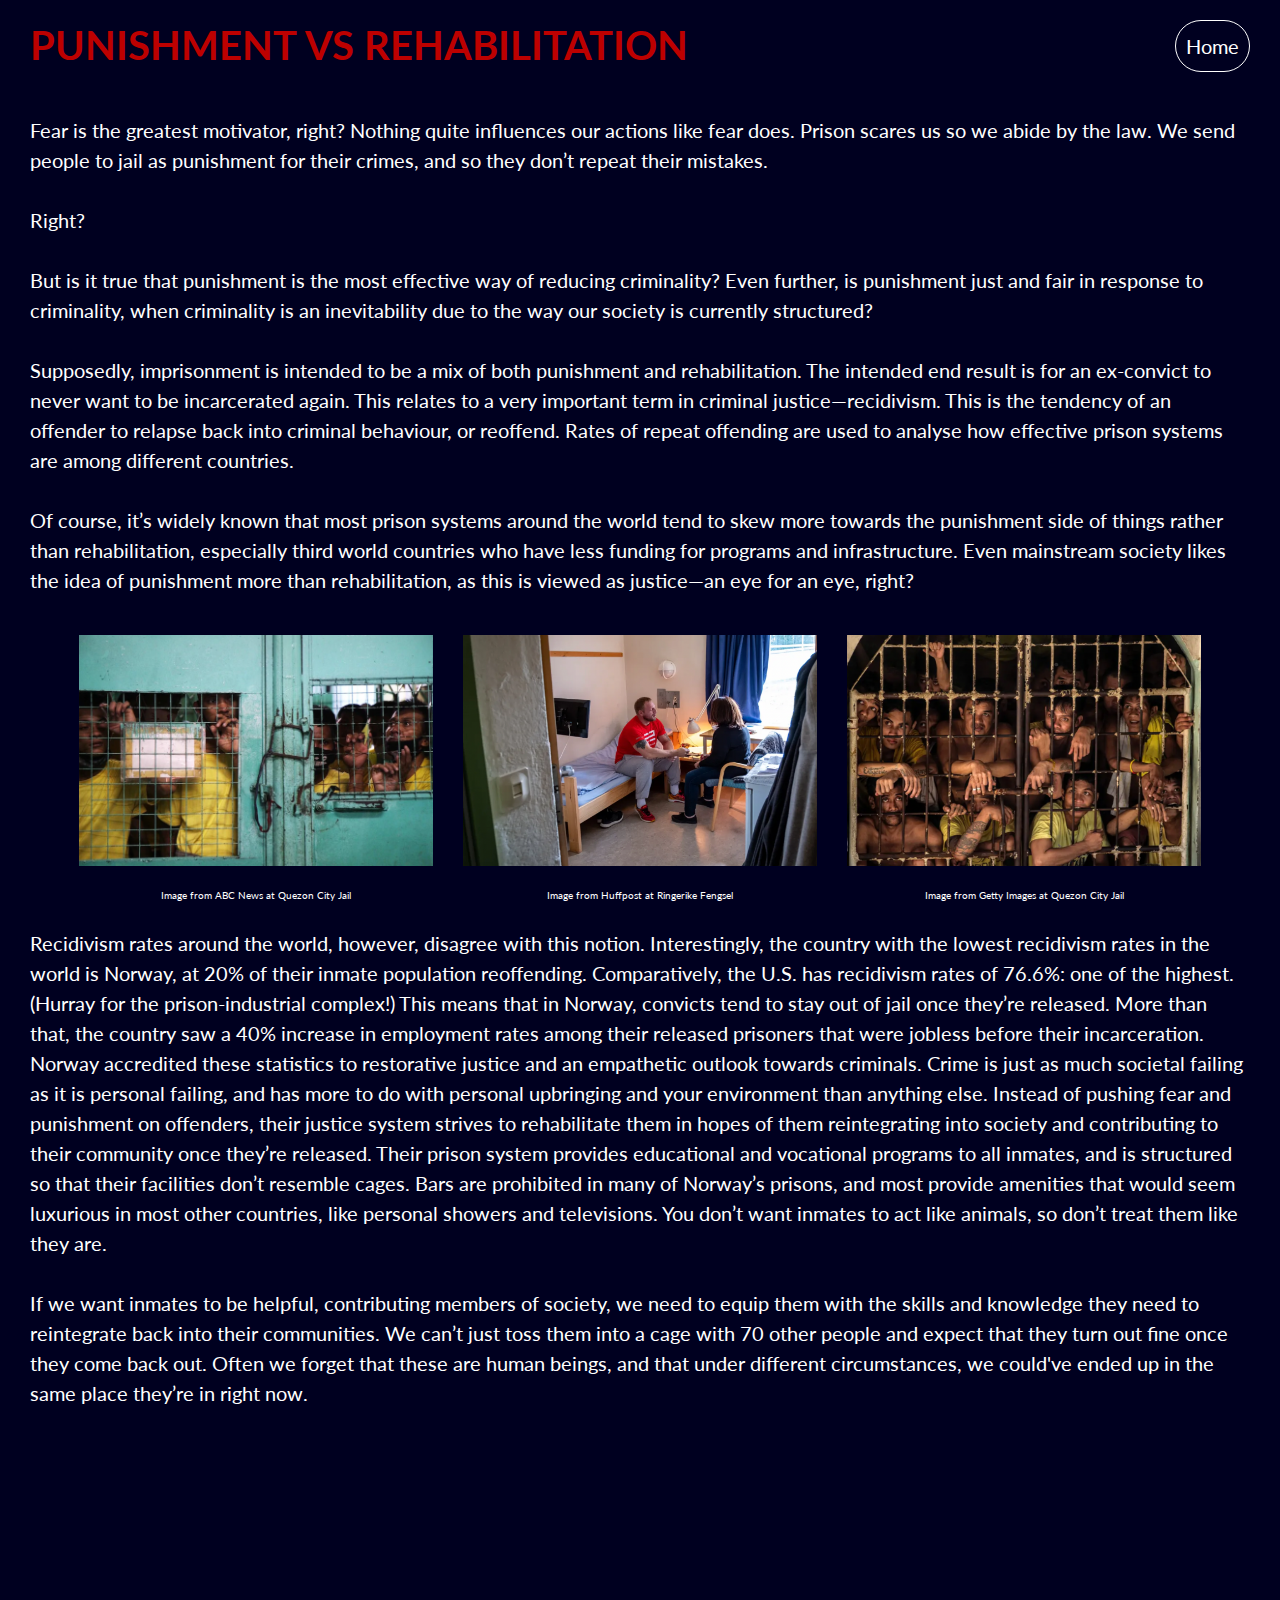
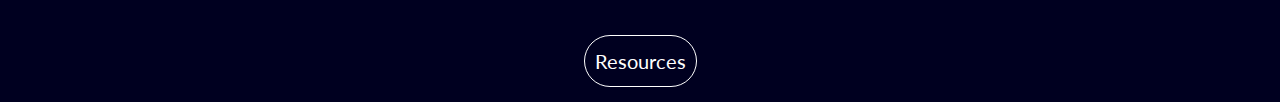
==== htdocs/content.html @ 25566c72 "Add files via upload" ====
<!DOCTYPE html>
<html>
    <head>
        <meta charset="UTF-8">
		<meta name="author" content="Maddy Tiu">
		<meta name="keywords" content="Project Prototype">
		<meta name="revised" content="14-11-2021">

        <title>AN EYE FOR AN EYE</title>

        <link rel="stylesheet" href="../css/styles.css">
    </head>

    <body id="page2">
        <header>
            <a href="../index.html" class="navi_page">Home</a>
            <h1 class="title">PUNISHMENT VS REHABILITATION</h1>
        </header>

        <section class="text">
            Fear is the greatest motivator, right? Nothing quite influences our actions like fear does. Prison scares us so we abide by the law. We send people to jail as punishment for their crimes, and so they don’t repeat their mistakes.
            <br><br>
            Right?
            <br><br>
            But is it true that punishment is the most effective way of reducing criminality? Even further, is punishment just and fair in response to criminality, when criminality is an inevitability due to the way our society is currently structured?
            <br><br>
            Supposedly, imprisonment is intended to be a mix of both punishment and rehabilitation. The intended end result is for an ex-convict to never want to be incarcerated again. This relates to a very important term in criminal justice—recidivism. This is the tendency of an offender to relapse back into criminal behaviour, or reoffend. Rates of repeat offending are used to analyse how effective prison systems are among different countries.
            <br><br> 
            Of course, it’s widely known that most prison systems around the world tend to skew more towards the punishment side of things rather than rehabilitation, especially third world countries who have less funding for programs and infrastructure. Even mainstream society likes the idea of punishment more than rehabilitation, as this is viewed as justice—an eye for an eye, right?
        </section>

        <section class="container">
            <figure>
                <img class="content_pic" src="../images/Screen Shot 2021-11-17 at 11.17.07 PM.png" alt="Philippine prison system">
                <figcaption>Image from ABC News at Quezon City Jail</figcaption>
            </figure>
            <figure>
                <img class="content_pic" src="../images/Screen Shot 2021-11-17 at 11.51.13 PM.png" alt="Norwegian prison system">
                <figcaption>Image from Huffpost at Ringerike Fengsel</figcaption>
            </figure>
            <figure>
                <img class="content_pic" src="../images/Screen Shot 2021-11-17 at 11.22.28 PM.png" alt="Philippine prison system">
                <figcaption>Image from Getty Images at Quezon City Jail</figcaption>
            </figure>
        </section>

        <section class="text">
            Recidivism rates around the world, however, disagree with this notion. Interestingly, the country with the lowest recidivism rates in the world is Norway, at 20% of their inmate population reoffending. Comparatively, the U.S. has recidivism rates of 76.6%: one of the highest. (Hurray for the prison-industrial complex!) This means that in Norway, convicts tend to stay out of jail once they’re released. More than that, the country saw a 40% increase in employment rates among their released prisoners that were jobless before their incarceration. Norway accredited these statistics to restorative justice and an empathetic outlook towards criminals. Crime is just as much societal failing as it is personal failing, and has more to do with personal upbringing and your environment than anything else. Instead of pushing fear and punishment on offenders, their justice system strives to rehabilitate them in hopes of them reintegrating into society and contributing to their community once they’re released. Their prison system provides educational and vocational programs to all inmates, and is structured so that their facilities don’t resemble cages. Bars are prohibited in many of Norway’s prisons, and most provide amenities that would seem luxurious in most other countries, like personal showers and televisions. You don’t want inmates to act like animals, so don’t treat them like they are.
            <br><br>
            If we want inmates to be helpful, contributing members of society, we need to equip them with the skills and knowledge they need to reintegrate back into their communities. We can’t just toss them into a cage with 70 other people and expect that they turn out fine once they come back out. Often we forget that these are human beings, and that under different circumstances, we could've ended up in the same place they’re in right now.
        </section>

        <section class="container">
        <article class="vid">
            <iframe src="https://www.youtube.com/embed/5v13wrVEQ2M?autoplay=1&mute=1" frameborder="0" title="YouTube embedded video" allow="fullscreen"></iframe>
        </article>
        <article class="vid">
            <iframe src="https://www.youtube.com/embed/alg8FdXFbaM?autoplay=1&mute=1" frameborder="0" title="YouTube embedded video" allow="fullscreen"></iframe>
        </article>
        <article class="vid">
            <iframe src="https://www.youtube.com/embed/rvhOm8THysM?autoplay=1&mute=1" frameborder="0" title="YouTube embedded video" allow="fullscreen"></iframe>
        </article>
        </section>

         <footer class="sources">
            <a href="./resources.html" class="navi_home">Resources</a>
        </footer>
    </body>
</html>
---- css/styles.css ----
@import url('https://fonts.googleapis.com/css2?family=Lato&family=Roboto:ital,wght@0,100;1,100&display=swap');

* {
    margin: 0;
    padding: 0;
    text-decoration: none;
    box-sizing: border-box;
    font-family: 'Lato', sans-serif;
}

body {
    font-size: 20px;
    line-height: 1.5;
    color: white;
}

#page2 {
    background-color: rgb(0, 0, 32);
    margin-left: 30px;
    margin-right: 30px;
}

#page3 {
    background-color: rgb(0, 0, 32);
    margin-left: 30px;
    margin-right: 30px;
}

#home {
    display: flex;
    padding: 0px 15px;
    background-image: url('../images/homepage.jpg');
    height: 100vh;
    background-position: center;
    background-size: cover;
    text-align: center;
    flex-direction: column;
    justify-content: center;
    align-items: center;
}

#home h1 {
    font-size: 55px;
}

.navi_home {
    color: white;
    text-decoration: none;
    padding: 10px 10px;
    border: solid white 1px;
    border-radius: 30px;
    margin-top: 15px;
    margin-bottom: 15px;
}

a:hover {
    color: black;
    background-color: white;
}

.sources {
    background-color: rgb(0, 0, 32);
    color: white;
    display: flex;
    align-items: center;
    justify-content: center;
}

.navi_page {
    color: white;
    padding: 10px 10px;
    border: solid white 1px;
    border-radius: 30px;
    margin-top: 20px;
    float: right;
    margin-left: 10px;
}

.title {
    display: block;
    float: left;
    margin-top: 15px;
    margin-bottom: 15px;
    color: rgb(189, 0, 0);
}

.text {
    margin: 25px 0px;
    display: inline-block;
}

.container {
    display: flex;
    align-items: center;
    justify-content: center;
    float: none;
}

.content_pic {
    height: 29vh;
    width: 30vw;
    padding: 15px;
    object-fit: cover;
}

.endnote {
    font-size: 20px;
    color: rgb(189, 0, 0);
    text-align: center;
    margin: 30px 0px 50px 0px;
}

.vid {
    height: 100%;
    width: 100%;
    padding: 15px 60px;
}

figcaption {
    font-size: 10px;
    text-align: center;
}
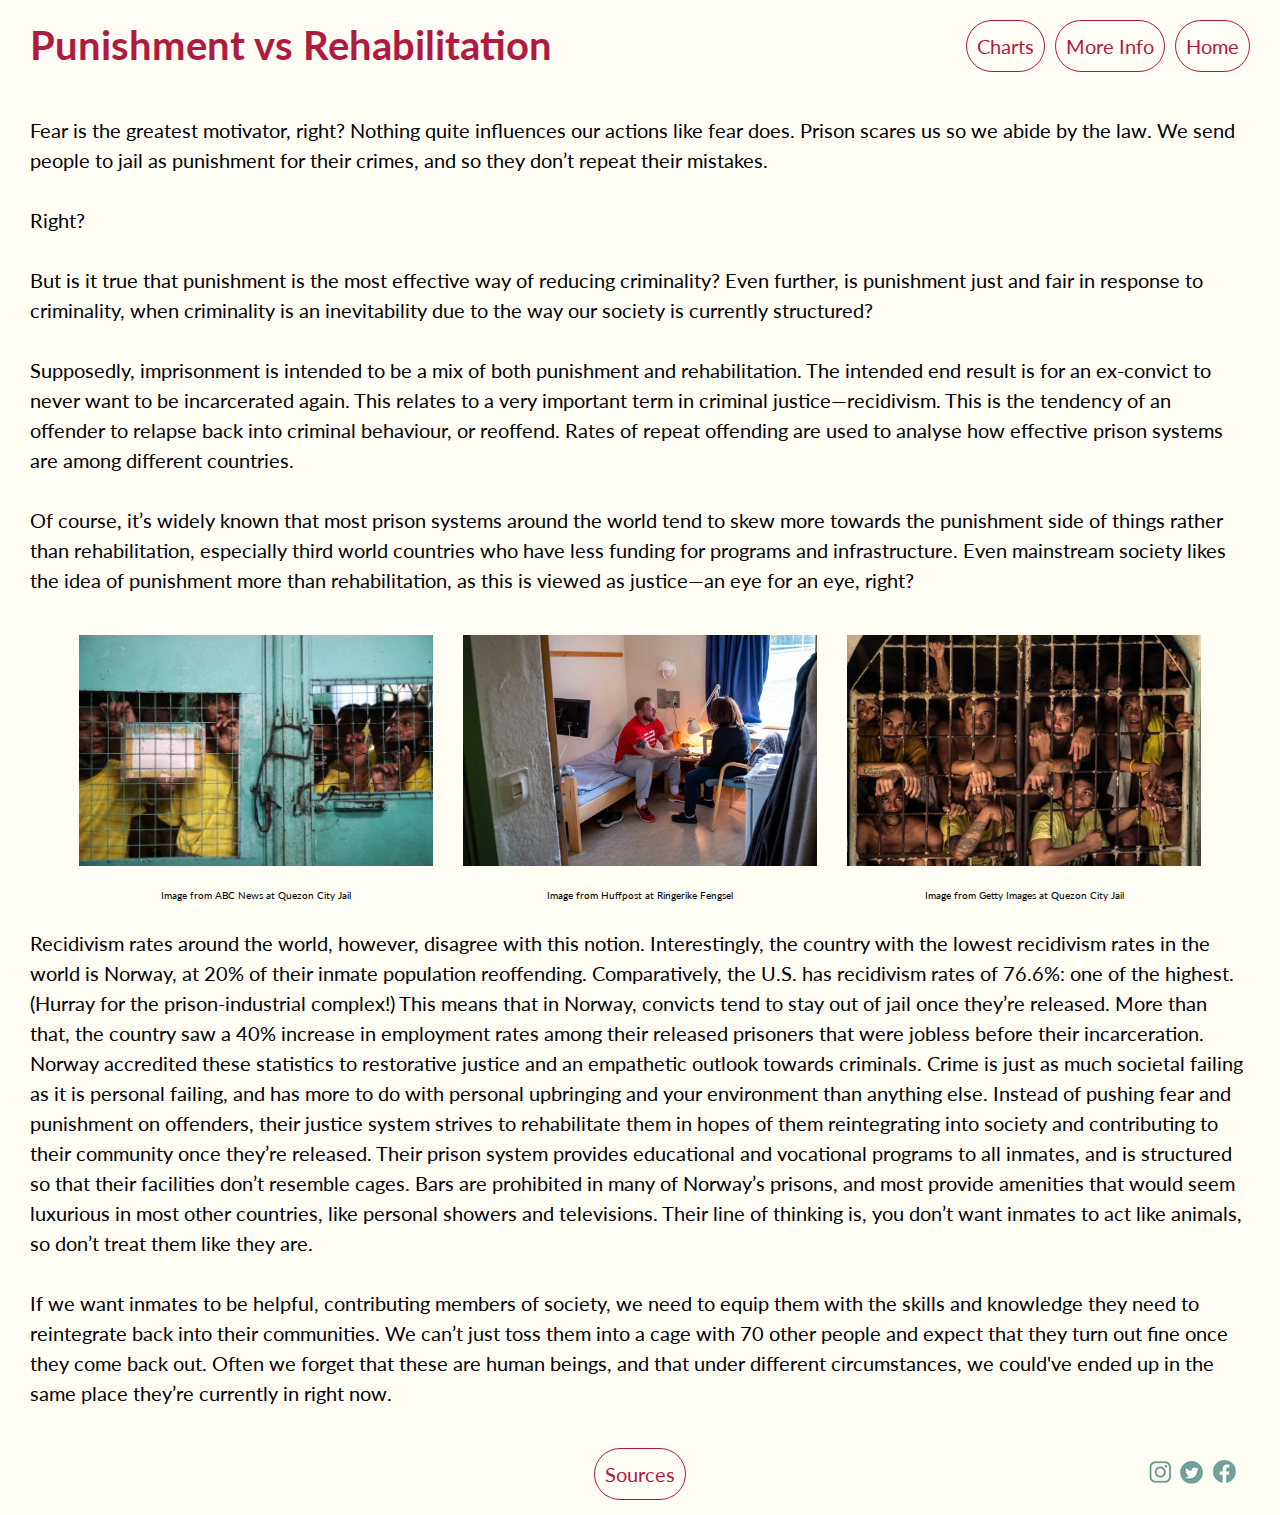
==== commit a0d35916: "Add files via upload" ====
--- a/htdocs/content.html
+++ b/htdocs/content.html
@@ -4,7 +4,7 @@
         <meta charset="UTF-8">
 		<meta name="author" content="Maddy Tiu">
 		<meta name="keywords" content="Project Prototype">
-		<meta name="revised" content="14-11-2021">
+		<meta name="revised" content="7-2-2022">
 
         <title>AN EYE FOR AN EYE</title>
 
@@ -14,7 +14,9 @@
     <body id="page2">
         <header>
             <a href="../index.html" class="navi_page">Home</a>
-            <h1 class="title">PUNISHMENT VS REHABILITATION</h1>
+            <a href="./supplemental.html" class="navi_page">More Info</a>
+            <a href="./graphs.html" class="navi_page">Charts</a>
+            <h1 class="title">Punishment vs Rehabilitation</h1>
         </header>
 
         <section class="text">
@@ -45,25 +47,16 @@
         </section>
 
         <section class="text">
-            Recidivism rates around the world, however, disagree with this notion. Interestingly, the country with the lowest recidivism rates in the world is Norway, at 20% of their inmate population reoffending. Comparatively, the U.S. has recidivism rates of 76.6%: one of the highest. (Hurray for the prison-industrial complex!) This means that in Norway, convicts tend to stay out of jail once they’re released. More than that, the country saw a 40% increase in employment rates among their released prisoners that were jobless before their incarceration. Norway accredited these statistics to restorative justice and an empathetic outlook towards criminals. Crime is just as much societal failing as it is personal failing, and has more to do with personal upbringing and your environment than anything else. Instead of pushing fear and punishment on offenders, their justice system strives to rehabilitate them in hopes of them reintegrating into society and contributing to their community once they’re released. Their prison system provides educational and vocational programs to all inmates, and is structured so that their facilities don’t resemble cages. Bars are prohibited in many of Norway’s prisons, and most provide amenities that would seem luxurious in most other countries, like personal showers and televisions. You don’t want inmates to act like animals, so don’t treat them like they are.
+            Recidivism rates around the world, however, disagree with this notion. Interestingly, the country with the lowest recidivism rates in the world is Norway, at 20% of their inmate population reoffending. Comparatively, the U.S. has recidivism rates of 76.6%: one of the highest. (Hurray for the prison-industrial complex!) This means that in Norway, convicts tend to stay out of jail once they’re released. More than that, the country saw a 40% increase in employment rates among their released prisoners that were jobless before their incarceration. Norway accredited these statistics to restorative justice and an empathetic outlook towards criminals. Crime is just as much societal failing as it is personal failing, and has more to do with personal upbringing and your environment than anything else. Instead of pushing fear and punishment on offenders, their justice system strives to rehabilitate them in hopes of them reintegrating into society and contributing to their community once they’re released. Their prison system provides educational and vocational programs to all inmates, and is structured so that their facilities don’t resemble cages. Bars are prohibited in many of Norway’s prisons, and most provide amenities that would seem luxurious in most other countries, like personal showers and televisions. Their line of thinking is, you don’t want inmates to act like animals, so don’t treat them like they are.
             <br><br>
-            If we want inmates to be helpful, contributing members of society, we need to equip them with the skills and knowledge they need to reintegrate back into their communities. We can’t just toss them into a cage with 70 other people and expect that they turn out fine once they come back out. Often we forget that these are human beings, and that under different circumstances, we could've ended up in the same place they’re in right now.
-        </section>
-
-        <section class="container">
-        <article class="vid">
-            <iframe src="https://www.youtube.com/embed/5v13wrVEQ2M?autoplay=1&mute=1" frameborder="0" title="YouTube embedded video" allow="fullscreen"></iframe>
-        </article>
-        <article class="vid">
-            <iframe src="https://www.youtube.com/embed/alg8FdXFbaM?autoplay=1&mute=1" frameborder="0" title="YouTube embedded video" allow="fullscreen"></iframe>
-        </article>
-        <article class="vid">
-            <iframe src="https://www.youtube.com/embed/rvhOm8THysM?autoplay=1&mute=1" frameborder="0" title="YouTube embedded video" allow="fullscreen"></iframe>
-        </article>
+            If we want inmates to be helpful, contributing members of society, we need to equip them with the skills and knowledge they need to reintegrate back into their communities. We can’t just toss them into a cage with 70 other people and expect that they turn out fine once they come back out. Often we forget that these are human beings, and that under different circumstances, we could've ended up in the same place they’re currently in right now.
         </section>
 
          <footer class="sources">
-            <a href="./resources.html" class="navi_home">Resources</a>
+            <a href="./resources.html" class="navi_source">Sources</a>
+            <a href="https://www.facebook.com/maddy.tiu.7" class="fb" ></a>
+            <a href="https://twitter.com/CatWorkers" class="twt"></a>
+            <a href="https://www.instagram.com/maddy.st/" class="ig"></a>
         </footer>
     </body>
 </html>--- a/css/styles.css
+++ b/css/styles.css
@@ -11,19 +11,30 @@
 body {
     font-size: 20px;
     line-height: 1.5;
-    color: white;
+    color: #FFFDF4;
 }
 
 #page2 {
-    background-color: rgb(0, 0, 32);
+    background-color: #FFFDF4;
     margin-left: 30px;
     margin-right: 30px;
+    position: absolute;
+    color: #000004;
 }
 
 #page3 {
-    background-color: rgb(0, 0, 32);
+    background-color: #FFFDF4;
     margin-left: 30px;
     margin-right: 30px;
+    color: #000004;
+}
+
+#page4 {
+    background-color: #FFFDF4;
+    margin-left: 30px;
+    margin-right: 30px;
+    color: #000004;
+    display: grid;
 }
 
 #home {
@@ -44,32 +55,63 @@
 }
 
 .navi_home {
-    color: white;
+    color: #FFFDF4;
     text-decoration: none;
     padding: 10px 10px;
-    border: solid white 1px;
+    border: solid #FFFDF4 1px;
     border-radius: 30px;
     margin-top: 15px;
     margin-bottom: 15px;
 }
 
-a:hover {
+.navi_source {
+    color: #AF1B3F;
+    text-decoration: none;
+    padding: 10px 10px;
+    border: solid #AF1B3F 1px;
+    border-radius: 30px;
+    margin-top: 15px;
+    margin-bottom: 15px;
+}
+
+.link {
+    text-decoration: none;
+    color: #065A82;
+}
+
+a.link:hover {
+    color: #AF1B3F;
+}
+
+a.navi_home:hover {
+    color: #AF1B3F;
+    background-color: #FFFDF4;
+}
+
+a.navi_page:hover {
     color: black;
-    background-color: white;
+    background-color: #AF1B3F;
+}
+
+a.navi_source:hover {
+    color: black;
+    background-color: #AF1B3F;
 }
 
 .sources {
-    background-color: rgb(0, 0, 32);
-    color: white;
-    display: flex;
-    align-items: center;
-    justify-content: center;
+    background-color: #FFFDF4;
+    color:  #AF1B3F;
+    display: flex;
+    align-items: center;
+    justify-content: center;
+    margin: 0;
+    padding: 0;
 }
 
 .navi_page {
-    color: white;
+    color:  #AF1B3F;
     padding: 10px 10px;
-    border: solid white 1px;
+    border: solid  #AF1B3F 1px;
     border-radius: 30px;
     margin-top: 20px;
     float: right;
@@ -81,12 +123,13 @@
     float: left;
     margin-top: 15px;
     margin-bottom: 15px;
-    color: rgb(189, 0, 0);
+    color: #AF1B3F;
 }
 
 .text {
     margin: 25px 0px;
     display: inline-block;
+
 }
 
 .container {
@@ -101,11 +144,12 @@
     width: 30vw;
     padding: 15px;
     object-fit: cover;
+    transition: 0.6s;
 }
 
 .endnote {
     font-size: 20px;
-    color: rgb(189, 0, 0);
+    color: #AF1B3F;
     text-align: center;
     margin: 30px 0px 50px 0px;
 }
@@ -121,7 +165,63 @@
     text-align: center;
 }
 
-
-
-
-
+.container a:hover {
+    filter: drop-shadow(0px 0px 10px rgba(0, 0, 0, 0.6))
+}
+
+.fb {
+    position: absolute;
+    right: 10px;
+    background: url(../images/sprites.png) no-repeat -47px -6px;
+    background-position: -5px -39px;
+    width: 39px;
+    height: 38px;
+}
+
+.twt {
+    position: absolute;
+    right: 40px;
+    background: url(../images/sprites.png) no-repeat -47px -6px;
+    background-position: -41px -38px;
+    width: 39px;
+    height: 38px;
+}
+
+.ig {
+    position: absolute;
+    right: 70px;
+    background: url(../images/sprites.png) no-repeat -47px -6px;
+    background-position: -75px -39px;
+    width: 39px;
+    height: 38px;
+}
+
+.container2 {
+    display: flex;
+    flex-direction: column;
+    align-items: center;
+    justify-content: center;
+    float: none;
+}
+
+.contentpic2 {
+    height: 66vh;
+    width: 51vw;
+    padding: 0px;
+    object-fit: cover;
+    transition: 0.6s;
+}
+
+.contentpic2:hover {
+    filter: drop-shadow(0px 0px 10px rgba(0, 0, 0, 0.6));
+}
+
+.endnote:hover {
+    color: #065A82;
+    transition: 0.6s;
+}
+
+
+
+
+
